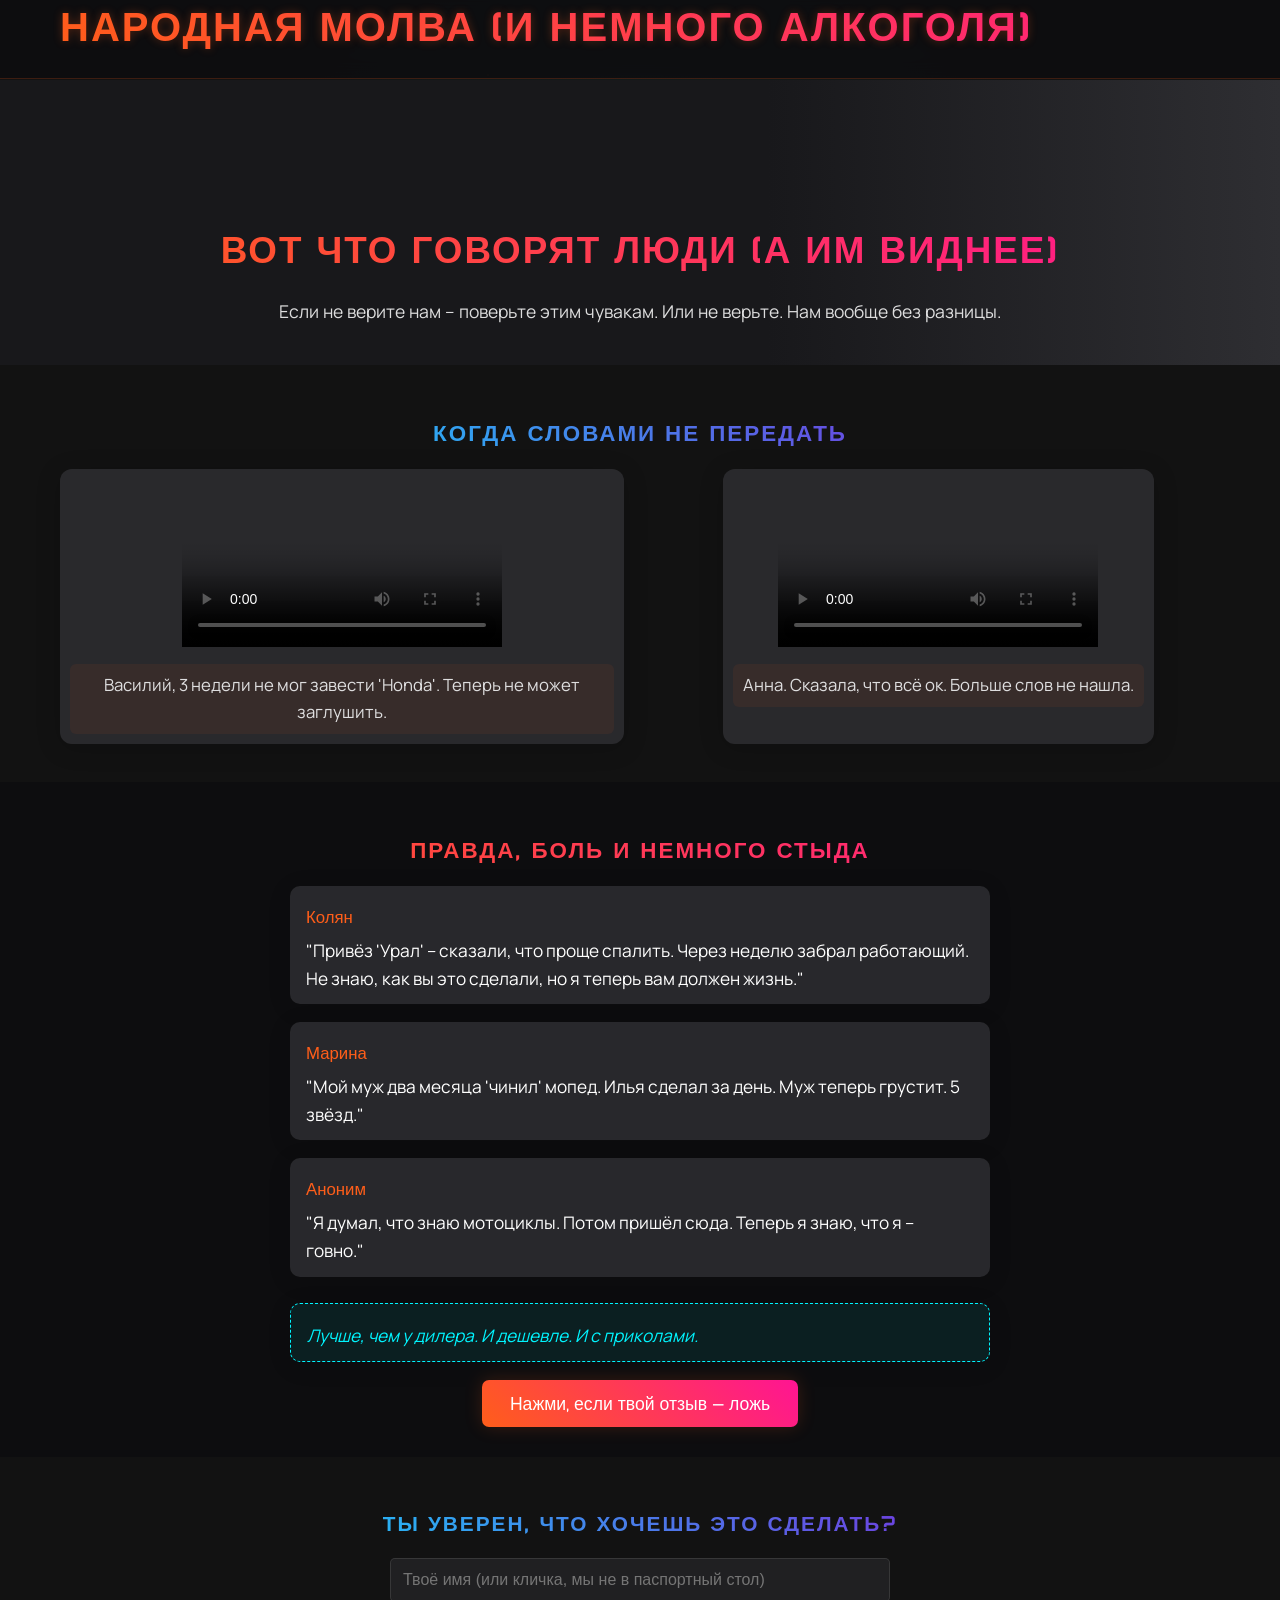
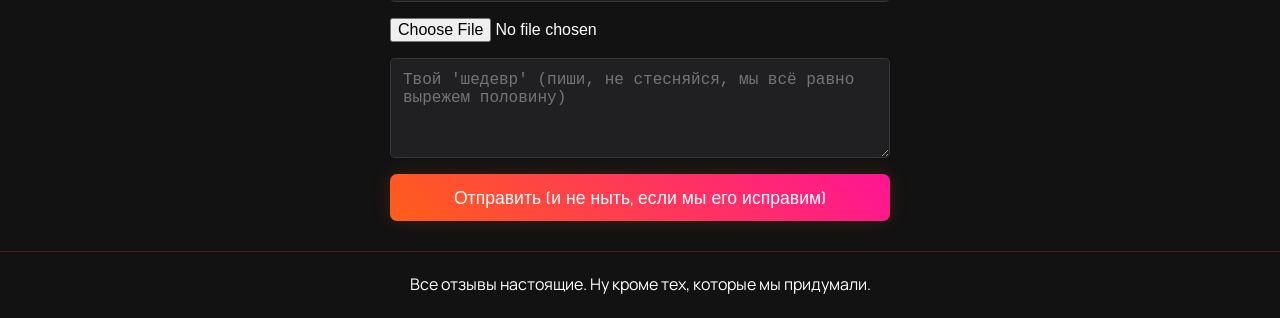
==== reviews.html @ 40fdcd0c "Add files via upload" ====
<!DOCTYPE html>
<html lang="ru">
<head>
    <meta charset="UTF-8">
    <meta name="viewport" content="width=device-width, initial-scale=1.0">
    <title>Отзывы | Народная молва</title>
    <link rel="stylesheet" href="styles.css">
    <link rel="stylesheet" href="https://cdnjs.cloudflare.com/ajax/libs/font-awesome/6.0.0/css/all.min.css">
</head>
<body>
    <header class="header">
        <div class="container">
            <nav class="main-nav">
                <a href="index.html" class="nav-link">Главная</a>
                <a href="services.html" class="nav-link">Услуги</a>
                <a href="prices.html" class="nav-link">Цены</a>
                <a href="garage.html" class="nav-link">Галерея</a>
                <a href="reviews.html" class="nav-link active">Отзывы</a>
                <a href="contact.html" class="nav-link">Контакты</a>
            </nav>
            <h1>Народная молва (и немного алкоголя)</h1>
        </div>
    </header>
    <main>
        <section class="reviews-hero">
            <div class="container">
                <h2>Вот что говорят люди (а им виднее)</h2>
                <p class="subtitle">Если не верите нам – поверьте этим чувакам. Или не верьте. Нам вообще без разницы.</p>
            </div>
        </section>
        <section class="reviews-videos">
            <div class="container">
                <h3>Когда словами не передать</h3>
                <div class="video-grid">
                    <div class="video-item">
                        <div class="video-wrapper">
                            <video src="Videos/video4.MOV" controls poster="Img/photo1.jpg" width="320"></video>
                            <button class="custom-play-btn" aria-label="Воспроизвести видео"><i class="fas fa-play"></i></button>
                        </div>
                        <div class="video-caption">Василий, 3 недели не мог завести 'Honda'. Теперь не может заглушить.</div>
                    </div>
                    <div class="video-item">
                        <div class="video-wrapper">
                            <video src="Videos/video6.MOV" controls poster="Img/photo2.jpg" width="320"></video>
                            <button class="custom-play-btn" aria-label="Воспроизвести видео"><i class="fas fa-play"></i></button>
                        </div>
                        <div class="video-caption">Анна. Сказала, что всё ок. Больше слов не нашла.</div>
                    </div>
                </div>
            </div>
        </section>
        <section class="reviews-texts">
            <div class="container">
                <h3>Правда, боль и немного стыда</h3>
                <div class="text-reviews">
                    <div class="text-review">
                        <div class="review-author">Колян</div>
                        <div class="review-text">"Привёз 'Урал' – сказали, что проще спалить. Через неделю забрал работающий. Не знаю, как вы это сделали, но я теперь вам должен жизнь."</div>
                    </div>
                    <div class="text-review">
                        <div class="review-author">Марина</div>
                        <div class="review-text">"Мой муж два месяца 'чинил' мопед. Илья сделал за день. Муж теперь грустит. 5 звёзд."</div>
                    </div>
                    <div class="text-review">
                        <div class="review-author">Аноним</div>
                        <div class="review-text">"Я думал, что знаю мотоциклы. Потом пришёл сюда. Теперь я знаю, что я – говно."</div>
                    </div>
                    <div class="text-review fake-review" id="fake-review"></div>
                </div>
                <button class="fake-btn" id="fake-btn">Нажми, если твой отзыв – ложь</button>
            </div>
        </section>
        <section class="reviews-form">
            <div class="container">
                <h3>Ты уверен, что хочешь это сделать?</h3>
                <form id="review-form" enctype="multipart/form-data">
                    <input type="text" name="name" placeholder="Твоё имя (или кличка, мы не в паспортный стол)" required>
                    <input type="file" name="photo" accept="image/*">
                    <textarea name="text" placeholder="Твой 'шедевр' (пиши, не стесняйся, мы всё равно вырежем половину)" required></textarea>
                    <button type="submit" class="submit-btn">Отправить (и не ныть, если мы его исправим)</button>
                </form>
            </div>
        </section>
        <div class="modal" id="review-modal">
            <div class="modal-content">
                <p>Ты точно не пидор?</p>
                <button id="modal-yes" class="modal-btn">Да (продолжить)</button>
                <button id="modal-no" class="modal-btn">Нет (значит, ты нам не подходишь)</button>
            </div>
        </div>
    </main>
    <footer class="footer">
        <div class="container">
            <p>Все отзывы настоящие. Ну кроме тех, которые мы придумали.</p>
        </div>
    </footer>
    <script src="script.js"></script>
</body>
</html>
---- styles.css ----
@import url('https://fonts.googleapis.com/css2?family=Orbitron:wght@400;500;700&display=swap');
@import url('https://fonts.googleapis.com/css2?family=Manrope:wght@400;500;600;700&display=swap');
@import url('https://fonts.googleapis.com/css2?family=Bebas+Neue&display=swap');

:root {
    --bg-dark: #0D0D0F;
    --bg-darker: #121212;
    --accent-orange: #FF5E1A;
    --accent-blue: #00F5FF;
    --metal-gray: #2E2E32;
    --text-white: #FFFFFF;
    --gradient-orange-pink: linear-gradient(45deg, #FF5E1A, #FF1493);
    --gradient-blue-purple: linear-gradient(45deg, #00F5FF, #9400D3);
}

* {
    margin: 0;
    padding: 0;
    box-sizing: border-box;
    cursor: none;
}

body {
    font-family: 'Manrope', sans-serif;
    line-height: 1.6;
    color: var(--text-white);
    background: var(--bg-dark);
    background-image: 
        linear-gradient(to bottom, var(--bg-darker), var(--bg-dark)),
        url('data:image/svg+xml,<svg width="20" height="20" viewBox="0 0 20 20" xmlns="http://www.w3.org/2000/svg"><rect width="1" height="1" fill="%232E2E32"/></svg>');
    background-size: cover, 20px 20px;
    position: relative;
    overflow-x: hidden;
    padding-top: 80px;
}

body::before {
    content: '';
    position: fixed;
    top: 0;
    left: 0;
    width: 100%;
    height: 100%;
    background: radial-gradient(circle at 50% 50%, rgba(0, 245, 255, 0.1) 0%, transparent 70%);
    pointer-events: none;
    z-index: -1;
}

.container {
    max-width: 1200px;
    margin: 0 auto;
    padding: 0 20px;
}

h1, h2, h3 {
    font-family: 'Orbitron', sans-serif;
    font-weight: 700;
    text-transform: uppercase;
    letter-spacing: 2px;
}

/* Header */
.header {
    background-color: rgba(13, 13, 15, 0.8);
    backdrop-filter: blur(10px);
    padding: 20px 0;
    position: fixed;
    width: 100%;
    top: -80px;
    z-index: 1000;
    border-bottom: 1px solid rgba(255, 94, 26, 0.2);
    transition: top 0.4s cubic-bezier(.4,0,.2,1), box-shadow 0.3s;
}

.header.header-visible {
    top: 0;
    box-shadow: 0 4px 24px rgba(0,0,0,0.12);
}

.header h1 {
    font-size: 2.5rem;
    background: var(--gradient-orange-pink);
    -webkit-background-clip: text;
    -webkit-text-fill-color: transparent;
    text-shadow: 0 0 10px rgba(255, 94, 26, 0.3);
}

/* Hero Section */
.hero {
    background: linear-gradient(rgba(18,18,18,0.8), rgba(18,18,18,0.8)), url('bgimg/parallax-bg.jpg');
    background-size: cover;
    background-position: center;
    background-attachment: fixed;
    padding-top: 140px;
    padding: 120px 0 60px;
    position: relative;
    overflow: hidden;
}

.hero::before {
    content: '';
    position: absolute;
    top: 0;
    left: 0;
    width: 100%;
    height: 100%;
    background: linear-gradient(45deg, rgba(13, 13, 15, 0.8), rgba(18, 18, 18, 0.8));
    z-index: 1;
}

.hero-content {
    position: relative;
    z-index: 2;
    display: flex;
    align-items: center;
    gap: 40px;
}

.hero-text {
    flex: 1;
}

.hero-text h2 {
    font-size: 3rem;
    margin-bottom: 20px;
    background: var(--gradient-orange-pink);
    -webkit-background-clip: text;
    -webkit-text-fill-color: transparent;
    text-shadow: 0 0 20px rgba(255, 94, 26, 0.3);
}

.hero-text p {
    font-size: 1.2rem;
    color: rgba(255, 255, 255, 0.8);
    margin-bottom: 15px;
}

.hero-image {
    flex: 1;
    position: relative;
}

.hero-image img {
    width: 100%;
    border-radius: 10px;
    box-shadow: 0 0 30px rgba(255, 94, 26, 0.3);
    transition: transform 0.3s ease;
}

.hero-image img:hover {
    transform: scale(1.02);
}

/* Кнопка в hero */
.contact-hero-btn {
    margin-top: 25px;
    background: var(--accent-orange);
    color: var(--text-white);
    border: none;
    padding: 14px 32px;
    border-radius: 6px;
    font-size: 1.1rem;
    font-family: 'Orbitron', sans-serif;
    text-transform: uppercase;
    letter-spacing: 2px;
    box-shadow: 0 0 20px rgba(255, 94, 26, 0.3);
    cursor: pointer;
    transition: background 0.3s, box-shadow 0.3s, transform 0.2s;
    position: relative;
    z-index: 2;
}
.contact-hero-btn:hover {
    background: var(--gradient-orange-pink);
    box-shadow: 0 0 30px rgba(255, 94, 26, 0.5);
    transform: translateY(-2px) scale(1.04);
}

/* Подпись под фото */
.hero-caption {
    margin-top: 12px;
    text-align: center;
    color: var(--accent-orange);
    font-family: 'Orbitron', sans-serif;
    font-size: 1.1rem;
    letter-spacing: 1px;
    text-shadow: 0 0 8px rgba(255,94,26,0.2);
}

/* Декоративный элемент */
.hero-decor {
    position: absolute;
    top: 10px;
    right: 10px;
    width: 32px;
    height: 32px;
    background: radial-gradient(circle, var(--accent-orange) 60%, transparent 100%);
    opacity: 0.5;
    z-index: 1;
    pointer-events: none;
    animation: heroDecorPulse 2.5s infinite alternate;
}
@keyframes heroDecorPulse {
    0% { transform: scale(1); opacity: 0.5; }
    100% { transform: scale(1.3); opacity: 0.8; }
}

/* Анимация появления hero */
.hero-content > * {
    opacity: 0;
    transform: translateY(30px);
    animation: heroFadeIn 1s forwards;
}
.hero-content > .hero-text { animation-delay: 0.2s; }
.hero-content > .hero-image { animation-delay: 0.5s; }
@keyframes heroFadeIn {
    to {
        opacity: 1;
        transform: none;
    }
}

/* Advantages Section */
.advantages {
    padding: 60px 0;
    background-color: var(--metal-gray);
    position: relative;
    background-image: none !important;
}

.advantages h2 {
    text-align: center;
    margin-bottom: 40px;
    font-size: 2.5rem;
    background: var(--gradient-blue-purple);
    -webkit-background-clip: text;
    -webkit-text-fill-color: transparent;
}

.advantages-grid {
    display: grid;
    grid-template-columns: repeat(auto-fit, minmax(250px, 1fr));
    gap: 30px;
}

.advantage-item {
    text-align: center;
    padding: 30px;
    background: rgba(46, 46, 50, 0.5);
    backdrop-filter: blur(10px);
    border-radius: 10px;
    border: 1px solid rgba(255, 255, 255, 0.1);
    transition: all 0.3s ease;
    position: relative;
    overflow: hidden;
}

.advantage-item:hover {
    transform: translateY(-5px);
    box-shadow: 0 0 20px rgba(0, 245, 255, 0.3);
    border-color: var(--accent-blue);
}

.advantage-item i {
    font-size: 2.5rem;
    background: var(--gradient-orange-pink);
    -webkit-background-clip: text;
    -webkit-text-fill-color: transparent;
    margin-bottom: 15px;
}

.advantage-item::before {
    content: '';
    position: absolute;
    top: 0;
    left: 0;
    width: 100%;
    height: 100%;
    background: radial-gradient(circle at center, rgba(255, 94, 26, 0.1) 0%, transparent 70%);
    transition: transform 0.3s ease;
    z-index: 0;
}

.advantage-item:hover::before {
    transform: scale(1.2);
}

.advantage-item > * {
    position: relative;
    z-index: 1;
}

/* Emergency Section */
.emergency {
    padding: 60px 0;
    background: linear-gradient(rgba(18, 18, 18, 0.8), rgba(18, 18, 18, 0.8)), url('bgimg/parallax-bg2.jpg');
    background-size: cover;
    background-position: center;
    background-attachment: fixed;
    text-align: center;
    position: relative;
    overflow: hidden;
}

.emergency-video {
    max-width: 600px;
    margin: 30px auto;
    border-radius: 10px;
    overflow: hidden;
    box-shadow: 0 0 30px rgba(255, 94, 26, 0.3);
    position: relative;
}

.emergency-video video {
    width: 100%;
    height: auto;
    display: block;
    border-radius: 10px;
}

.emergency-video::before {
    content: '';
    position: absolute;
    top: 0;
    left: 0;
    width: 100%;
    height: 100%;
    background: linear-gradient(45deg, rgba(13, 13, 15, 0.7), rgba(18, 18, 18, 0.7));
    z-index: 1;
    pointer-events: none;
}

.emergency-content {
    position: relative;
    z-index: 2;
}

.emergency-content h2 {
    font-size: 2.5rem;
    margin-bottom: 20px;
    background: var(--gradient-orange-pink);
    -webkit-background-clip: text;
    -webkit-text-fill-color: transparent;
}

.emergency-button {
    background: transparent;
    color: var(--text-white);
    border: 2px solid var(--accent-orange);
    padding: 15px 30px;
    font-size: 1.2rem;
    border-radius: 5px;
    cursor: pointer;
    transition: all 0.3s ease;
    position: relative;
    overflow: hidden;
    font-family: 'Orbitron', sans-serif;
    text-transform: uppercase;
    letter-spacing: 2px;
    margin-top: 20px;
}

.emergency-button:hover {
    background: var(--accent-orange);
    box-shadow: 0 0 20px rgba(255, 94, 26, 0.5);
}

/* Services Section */
.services {
    padding: 60px 0;
    background-color: var(--bg-dark);
    position: relative;
    background-image: none !important;
}

.services h2 {
    text-align: center;
    margin-bottom: 40px;
    font-size: 2.5rem;
    background: var(--gradient-blue-purple);
    -webkit-background-clip: text;
    -webkit-text-fill-color: transparent;
}

.services-grid {
    display: grid;
    grid-template-columns: repeat(auto-fit, minmax(300px, 1fr));
    gap: 30px;
}

.service-item {
    padding: 30px;
    background: rgba(46, 46, 50, 0.5);
    backdrop-filter: blur(10px);
    border-radius: 10px;
    border: 1px solid rgba(255, 255, 255, 0.1);
    transition: all 0.3s ease;
    position: relative;
    overflow: hidden;
}

.service-item:hover {
    transform: translateY(-5px);
    box-shadow: 0 0 20px rgba(0, 245, 255, 0.3);
    border-color: var(--accent-blue);
}

.service-item::before {
    content: '';
    position: absolute;
    top: 0;
    left: 0;
    width: 100%;
    height: 100%;
    background: radial-gradient(circle at center, rgba(255, 94, 26, 0.1) 0%, transparent 70%);
    transition: transform 0.3s ease;
    z-index: 0;
}

.service-item:hover::before {
    transform: scale(1.2);
}

.service-item > * {
    position: relative;
    z-index: 1;
}

/* Reviews Section */
.reviews {
    padding: 60px 0;
    background-color: var(--metal-gray);
    position: relative;
    background-image: none !important;
}

.reviews h2 {
    text-align: center;
    margin-bottom: 40px;
    font-size: 2.5rem;
    background: var(--gradient-orange-pink);
    -webkit-background-clip: text;
    -webkit-text-fill-color: transparent;
}

.reviews-grid {
    display: grid;
    grid-template-columns: repeat(auto-fit, minmax(300px, 1fr));
    gap: 30px;
}

.review-item {
    text-align: center;
    padding: 30px;
    background: rgba(46, 46, 50, 0.5);
    backdrop-filter: blur(10px);
    border-radius: 10px;
    border: 1px solid rgba(255, 255, 255, 0.1);
    transition: all 0.3s ease;
    position: relative;
    overflow: hidden;
}

.review-item:hover {
    transform: translateY(-5px);
    box-shadow: 0 0 20px rgba(255, 94, 26, 0.3);
    border-color: var(--accent-orange);
}

.review-item img {
    width: 100px;
    height: 100px;
    border-radius: 50%;
    margin-bottom: 15px;
    border: 2px solid var(--accent-orange);
    box-shadow: 0 0 10px rgba(255, 94, 26, 0.3);
}

.review-item::before {
    content: '';
    position: absolute;
    top: 0;
    left: 0;
    width: 100%;
    height: 100%;
    background: radial-gradient(circle at center, rgba(255, 94, 26, 0.1) 0%, transparent 70%);
    transition: transform 0.3s ease;
    z-index: 0;
}

.review-item:hover::before {
    transform: scale(1.2);
}

.review-item > * {
    position: relative;
    z-index: 1;
}

/* Gallery Section */
.gallery {
    padding: 60px 0;
    background-color: var(--bg-dark);
    position: relative;
    background-image: linear-gradient(rgba(18, 18, 18, 0.8), rgba(18, 18, 18, 0.8)), url('bgimg/parallax-bg1.jpg');
    background-size: cover;
    background-position: center;
    background-attachment: fixed;
}

.gallery h2 {
    text-align: center;
    margin-bottom: 40px;
    font-size: 2.5rem;
    background: var(--gradient-blue-purple);
    -webkit-background-clip: text;
    -webkit-text-fill-color: transparent;
}

.gallery-grid {
    display: grid;
    grid-template-columns: repeat(auto-fit, minmax(300px, 1fr));
    gap: 30px;
}

.gallery-item {
    position: relative;
    overflow: hidden;
}

.gallery-item img {
    width: 100%;
    border-radius: 5px;
    transition: transform 0.5s ease;
}

.gallery-item:hover img {
    transform: scale(1.1);
}

.gallery-item::after {
    content: '';
    position: absolute;
    top: 0;
    left: 0;
    width: 100%;
    height: 100%;
    background: linear-gradient(45deg, rgba(255, 94, 26, 0.2), transparent);
    transition: opacity 0.3s ease;
    opacity: 0;
}

.gallery-item:hover::after {
    opacity: 1;
}

/* Contact Form */
.contact {
    padding: 60px 0;
    background-color: var(--metal-gray);
    position: relative;
    background-image: none !important;
}

.contact h2 {
    text-align: center;
    margin-bottom: 40px;
    font-size: 2.5rem;
    background: var(--gradient-orange-pink);
    -webkit-background-clip: text;
    -webkit-text-fill-color: transparent;
}

.contact-form {
    max-width: 600px;
    margin: 0 auto;
    display: flex;
    flex-direction: column;
    gap: 20px;
}

.contact-form input,
.contact-form textarea {
    padding: 15px;
    background: rgba(46, 46, 50, 0.5);
    backdrop-filter: blur(10px);
    border: 1px solid rgba(255, 255, 255, 0.1);
    border-radius: 5px;
    color: var(--text-white);
    font-size: 1rem;
    transition: all 0.3s ease;
}

.contact-form input:focus,
.contact-form textarea:focus {
    outline: none;
    border-color: var(--accent-orange);
    box-shadow: 0 0 10px rgba(255, 94, 26, 0.3);
}

.contact-form textarea {
    height: 150px;
    resize: vertical;
}

.contact-form button {
    background: transparent;
    color: var(--text-white);
    border: 2px solid var(--accent-orange);
    padding: 15px;
    border-radius: 5px;
    cursor: pointer;
    font-size: 1.1rem;
    transition: all 0.3s ease;
    font-family: 'Orbitron', sans-serif;
    text-transform: uppercase;
    letter-spacing: 2px;
    position: relative;
    overflow: hidden;
}

.contact-form button:hover {
    background: var(--accent-orange);
    box-shadow: 0 0 20px rgba(255, 94, 26, 0.5);
}

.contact-form button::after {
    content: '';
    position: absolute;
    top: -50%;
    left: -50%;
    width: 200%;
    height: 200%;
    background: radial-gradient(circle at center, rgba(255, 94, 26, 0.2) 0%, transparent 70%);
    transform: rotate(45deg);
    transition: transform 0.3s ease;
}

.contact-form button:hover::after {
    transform: rotate(45deg) scale(1.2);
}

/* Counter Section */
.counter {
    padding: 60px 0;
    background: linear-gradient(45deg, var(--bg-dark), var(--metal-gray));
    text-align: center;
    position: relative;
    background-image: none !important;
}

.counter-content {
    display: flex;
    flex-direction: column;
    align-items: center;
    gap: 10px;
}

.counter-content i {
    font-size: 3rem;
    background: var(--gradient-orange-pink);
    -webkit-background-clip: text;
    -webkit-text-fill-color: transparent;
}

.counter-number {
    font-size: 3.5rem;
    font-weight: bold;
    font-family: 'Orbitron', sans-serif;
    background: var(--gradient-blue-purple);
    -webkit-background-clip: text;
    -webkit-text-fill-color: transparent;
    text-shadow: 0 0 20px rgba(0, 245, 255, 0.3);
}

/* Footer */
.footer {
    background-color: var(--bg-darker);
    color: var(--text-white);
    padding: 20px 0;
    text-align: center;
    border-top: 1px solid rgba(255, 94, 26, 0.2);
}

/* Responsive Design */
@media (max-width: 768px) {
    .hero-content {
        flex-direction: column;
    }
    
    .hero-text,
    .hero-image {
        flex: none;
        width: 100%;
    }
    
    .gallery-item {
        grid-template-columns: 1fr;
    }
    
    .header h1 {
        font-size: 2rem;
    }
    
    .hero-text h2 {
        font-size: 2.5rem;
    }
}

/* Кастомный курсор */
.cursor {
    width: 20px;
    height: 20px;
    background: var(--accent-orange);
    border-radius: 50%;
    position: fixed;
    pointer-events: none;
    mix-blend-mode: difference;
    z-index: 9999;
    transition: transform 0.1s ease;
}

.cursor-follower {
    width: 40px;
    height: 40px;
    background: transparent;
    border: 2px solid var(--accent-orange);
    border-radius: 50%;
    position: fixed;
    pointer-events: none;
    z-index: 9998;
    transition: transform 0.3s ease;
}

/* Параллакс эффект */
.parallax-container {
    position: relative;
    overflow: hidden;
    height: 100vh;
}

.parallax-bg {
    position: absolute;
    top: 0;
    left: 0;
    width: 100%;
    height: 100%;
    background-size: cover;
    background-position: center;
    transform: translateZ(-1px) scale(2);
    z-index: -1;
}

.parallax-content {
    position: relative;
    z-index: 1;
    transform: translateZ(0);
}

/* 3D мотоцикл контейнер */
.motorcycle-3d-container {
    position: relative;
    width: 100%;
    height: 500px;
    background: var(--bg-darker);
    border-radius: 10px;
    overflow: hidden;
    margin: 30px 0;
}

#motorcycle-3d {
    width: 100%;
    height: 100%;
}

.controls {
    position: absolute;
    bottom: 20px;
    left: 50%;
    transform: translateX(-50%);
    display: flex;
    gap: 10px;
    z-index: 10;
}

.controls button {
    background: var(--accent-orange);
    color: var(--text-white);
    border: none;
    width: 40px;
    height: 40px;
    border-radius: 50%;
    cursor: pointer;
    display: flex;
    align-items: center;
    justify-content: center;
    transition: all 0.3s ease;
}

.controls button:hover {
    transform: scale(1.1);
    box-shadow: 0 0 15px var(--accent-orange);
}

.controls button i {
    font-size: 1.2rem;
}

/* Анимация вспышки */
@keyframes flash {
    0% { opacity: 0; }
    50% { opacity: 1; }
    100% { opacity: 0; }
}

.flash-effect {
    position: absolute;
    top: 0;
    left: 0;
    width: 100%;
    height: 100%;
    background: radial-gradient(circle at center, rgba(255, 94, 26, 0.5) 0%, transparent 70%);
    animation: flash 0.5s ease;
}

/* Наши работы без фоновой картинки */
.motorcycle-showcase {
    background: var(--bg-darker);
    padding: 80px 0;
}

.showcase-grid {
    display: grid;
    grid-template-columns: repeat(auto-fit, minmax(300px, 1fr));
    gap: 30px;
    margin-top: 40px;
}

.showcase-item {
    position: relative;
    border-radius: 10px;
    overflow: hidden;
    aspect-ratio: 16/9;
    box-shadow: 0 0 20px rgba(0, 0, 0, 0.3);
    transition: transform 0.3s ease;
}

.showcase-item:hover {
    transform: translateY(-10px);
}

.showcase-item img {
    width: 100%;
    height: 100%;
    object-fit: cover;
    transition: transform 0.3s ease;
}

.showcase-item:hover img {
    transform: scale(1.1);
}

.showcase-overlay {
    position: absolute;
    bottom: 0;
    left: 0;
    right: 0;
    padding: 20px;
    background: linear-gradient(to top, rgba(0, 0, 0, 0.8), transparent);
    color: var(--text-white);
    transform: translateY(100%);
    transition: transform 0.3s ease;
}

.showcase-item:hover .showcase-overlay {
    transform: translateY(0);
}

.showcase-overlay h3 {
    font-family: 'Orbitron', sans-serif;
    font-size: 1.5rem;
    margin-bottom: 10px;
    color: var(--accent-orange);
}

.showcase-overlay p {
    font-size: 1rem;
    opacity: 0.9;
}

/* Навигационное меню */
.main-nav {
    display: flex;
    gap: 32px;
    align-items: center;
    margin-bottom: 10px;
}
.nav-link {
    color: var(--text-white);
    text-decoration: none;
    font-family: 'Orbitron', sans-serif;
    font-size: 1.1rem;
    letter-spacing: 1px;
    padding: 8px 18px;
    border-radius: 5px;
    transition: background 0.2s, color 0.2s, box-shadow 0.2s;
    position: relative;
}
.nav-link:hover, .nav-link.active {
    background: var(--gradient-orange-pink);
    color: #fff;
    box-shadow: 0 0 10px rgba(255,94,26,0.3);
}
@media (max-width: 700px) {
    .main-nav {
        gap: 12px;
        flex-wrap: wrap;
        font-size: 0.95rem;
    }
    .nav-link {
        padding: 6px 10px;
        font-size: 1rem;
    }
}

/* --- Стили для страницы услуг --- */
.services-hero {
    padding-top: 140px;
    padding: 120px 0 40px;
    background: linear-gradient(90deg, #18181b 60%, #2e2e32 100%);
    text-align: center;
}
.services-hero h2 {
    font-size: 2.7rem;
    background: var(--gradient-orange-pink);
    -webkit-background-clip: text;
    -webkit-text-fill-color: transparent;
    margin-bottom: 18px;
    letter-spacing: 2px;
    animation: fadeInDown 1s;
}
.services-hero .subtitle {
    color: #fff;
    font-size: 1.2rem;
    opacity: 0.85;
    margin-bottom: 0;
    animation: fadeInDown 1.2s;
}

.services-list {
    background: var(--bg-darker);
    padding: 60px 0 80px;
}
.services-list .container {
    display: grid;
    grid-template-columns: repeat(auto-fit, minmax(320px, 1fr));
    gap: 36px;
}
.service-block {
    background: rgba(46,46,50,0.85);
    border-radius: 16px;
    box-shadow: 0 4px 32px rgba(0,0,0,0.18);
    padding: 36px 28px 32px 28px;
    display: flex;
    flex-direction: column;
    align-items: flex-start;
    position: relative;
    overflow: hidden;
    border: 1.5px solid rgba(255,255,255,0.07);
    transition: transform 0.3s, box-shadow 0.3s, border 0.3s;
    opacity: 0;
    transform: translateY(40px);
    animation: serviceFadeIn 0.9s forwards;
}
.service-block:nth-child(1) { animation-delay: 0.1s; }
.service-block:nth-child(2) { animation-delay: 0.2s; }
.service-block:nth-child(3) { animation-delay: 0.3s; }
.service-block:nth-child(4) { animation-delay: 0.4s; }
.service-block:nth-child(5) { animation-delay: 0.5s; }
.service-block:nth-child(6) { animation-delay: 0.6s; }
.service-block:hover {
    transform: translateY(-8px) scale(1.025);
    box-shadow: 0 8px 40px 0 rgba(255,94,26,0.18), 0 2px 8px 0 rgba(0,0,0,0.12);
    border: 1.5px solid var(--accent-orange);
}
.service-icon {
    font-size: 2.7rem;
    margin-bottom: 18px;
    color: var(--accent-orange);
    background: var(--gradient-orange-pink);
    -webkit-background-clip: text;
    -webkit-text-fill-color: transparent;
    filter: drop-shadow(0 0 8px rgba(255,94,26,0.18));
    transition: transform 0.3s, filter 0.3s;
    animation: iconPop 0.7s;
}
.service-block:hover .service-icon {
    transform: scale(1.18) rotate(-6deg);
    filter: drop-shadow(0 0 18px rgba(255,94,26,0.35));
}
.service-block h3 {
    font-size: 1.5rem;
    margin-bottom: 10px;
    color: var(--accent-orange);
    font-family: 'Orbitron', sans-serif;
    letter-spacing: 1px;
}
.service-subtitle {
    font-size: 1.1rem;
    color: #fff;
    opacity: 0.85;
    margin-bottom: 16px;
}
.service-block ul {
    margin-bottom: 18px;
    padding-left: 0;
    list-style: none;
}
.service-block ul li {
    font-size: 1.05rem;
    margin-bottom: 7px;
    color: #fff;
    opacity: 0.93;
    display: flex;
    align-items: center;
    gap: 7px;
    transition: color 0.2s;
}
.service-block ul li::before {
    content: '';
    display: inline-block;
    width: 8px;
    height: 8px;
    border-radius: 50%;
    background: var(--accent-orange);
    margin-right: 10px;
    opacity: 0.7;
}
.service-block ul li span {
    font-size: 1.1em;
}
.service-feature {
    margin-top: 10px;
    font-size: 1.05rem;
    color: var(--accent-orange);
    font-style: italic;
    background: rgba(255,94,26,0.08);
    border-radius: 6px;
    padding: 8px 14px;
    box-shadow: 0 0 10px rgba(255,94,26,0.08);
    transition: background 0.3s, color 0.3s;
    cursor: pointer;
    animation: featurePop 0.8s;
}
.service-feature:hover {
    background: var(--gradient-orange-pink);
    color: #fff;
    box-shadow: 0 0 18px rgba(255,94,26,0.18);
}

@keyframes fadeInDown {
    from { opacity: 0; transform: translateY(-30px); }
    to { opacity: 1; transform: none; }
}
@keyframes serviceFadeIn {
    to { opacity: 1; transform: none; }
}
@keyframes iconPop {
    0% { transform: scale(0.7); opacity: 0; }
    80% { transform: scale(1.2); opacity: 1; }
    100% { transform: scale(1); }
}
@keyframes featurePop {
    0% { transform: scale(0.7); opacity: 0; }
    80% { transform: scale(1.1); opacity: 1; }
    100% { transform: scale(1); }
}

/* Призыв к действию */
.services-cta {
    background: linear-gradient(90deg, #18181b 60%, #2e2e32 100%);
    padding: 60px 0 40px;
    text-align: center;
}
.services-cta h2 {
    font-size: 2.2rem;
    background: var(--gradient-orange-pink);
    -webkit-background-clip: text;
    -webkit-text-fill-color: transparent;
    margin-bottom: 24px;
    letter-spacing: 1px;
    animation: fadeInDown 1s;
}
.cta-buttons {
    display: flex;
    justify-content: center;
    gap: 24px;
    margin-bottom: 18px;
    flex-wrap: wrap;
}
.cta-btn {
    display: flex;
    align-items: center;
    gap: 10px;
    background: var(--accent-orange);
    color: #fff;
    font-family: 'Orbitron', sans-serif;
    font-size: 1.1rem;
    padding: 14px 28px;
    border-radius: 7px;
    text-decoration: none;
    box-shadow: 0 0 18px rgba(255,94,26,0.18);
    transition: background 0.3s, box-shadow 0.3s, transform 0.2s;
    margin-bottom: 8px;
    position: relative;
    z-index: 2;
}
.cta-btn.telegram {
    background: linear-gradient(90deg, #00F5FF 0%, #FF5E1A 100%);
}
.cta-btn.phone {
    background: linear-gradient(90deg, #FF5E1A 0%, #9400D3 100%);
}
.cta-btn:hover {
    background: var(--gradient-orange-pink);
    box-shadow: 0 0 30px rgba(255,94,26,0.25);
    transform: translateY(-2px) scale(1.04);
}
.cta-btn i {
    font-size: 1.3em;
}
.cta-note {
    color: #fff;
    opacity: 0.8;
    font-size: 1.05rem;
    margin-top: 10px;
}

/* Адаптивность */
@media (max-width: 900px) {
    .services-list .container {
        grid-template-columns: 1fr;
        gap: 24px;
    }
    .service-block {
        padding: 28px 12px 24px 12px;
    }
    .services-hero {
        padding-top: 90px;
    }
}
@media (max-width: 600px) {
    .services-hero h2 {
        font-size: 1.5rem;
    }
    .services-cta h2 {
        font-size: 1.2rem;
    }
    .cta-btn {
        font-size: 1rem;
        padding: 10px 12px;
    }
}

/* --- Стили для страницы цен и калькулятора --- */
.prices-hero {
    padding: 140px 0 40px;
    background: linear-gradient(90deg, #18181b 60%, #2e2e32 100%);
    text-align: center;
}
.prices-hero h2 {
    font-size: 2.5rem;
    background: var(--gradient-orange-pink);
    -webkit-background-clip: text;
    -webkit-text-fill-color: transparent;
    margin-bottom: 18px;
    letter-spacing: 2px;
    animation: fadeInDown 1s;
}
.prices-hero .subtitle {
    color: #fff;
    font-size: 1.15rem;
    opacity: 0.85;
    margin-bottom: 0;
    animation: fadeInDown 1.2s;
}

.prices-table-section {
    background: var(--bg-darker);
    padding: 50px 0 30px;
}
.prices-table-section h3 {
    text-align: center;
    font-size: 1.5rem;
    margin-bottom: 18px;
    background: var(--gradient-blue-purple);
    -webkit-background-clip: text;
    -webkit-text-fill-color: transparent;
}
.prices-table {
    width: 100%;
    border-collapse: collapse;
    background: rgba(46,46,50,0.85);
    border-radius: 12px;
    overflow: hidden;
    margin-bottom: 18px;
    box-shadow: 0 4px 32px rgba(0,0,0,0.10);
    font-size: 1.08rem;
}
.prices-table th, .prices-table td {
    padding: 16px 12px;
    text-align: left;
}
.prices-table th {
    background: var(--gradient-orange-pink);
    color: #fff;
    font-family: 'Orbitron', sans-serif;
    font-size: 1.1rem;
    letter-spacing: 1px;
}
.prices-table tr:nth-child(even) td {
    background: rgba(255,255,255,0.03);
}
.prices-table tr:hover td {
    background: rgba(255,94,26,0.08);
    transition: background 0.2s;
}
.prices-feature {
    color: var(--accent-orange);
    font-style: italic;
    text-align: right;
    margin-top: 8px;
    font-size: 1.05rem;
    opacity: 0.85;
}

.prices-calc-section {
    background: var(--bg-dark);
    padding: 50px 0 30px;
}
.prices-calc-section h3 {
    text-align: center;
    font-size: 1.5rem;
    margin-bottom: 18px;
    background: var(--gradient-orange-pink);
    -webkit-background-clip: text;
    -webkit-text-fill-color: transparent;
}
.calc-steps {
    max-width: 600px;
    margin: 0 auto;
    background: rgba(46,46,50,0.85);
    border-radius: 14px;
    box-shadow: 0 4px 32px rgba(0,0,0,0.10);
    padding: 32px 18px 24px 18px;
    display: flex;
    flex-direction: column;
    gap: 22px;
}
.calc-step-title {
    font-family: 'Orbitron', sans-serif;
    color: var(--accent-orange);
    font-size: 1.08rem;
    margin-bottom: 8px;
    display: block;
}
.calc-options {
    display: flex;
    gap: 16px;
    flex-wrap: wrap;
    margin-bottom: 6px;
}
.calc-btn {
    background: var(--gradient-orange-pink);
    color: #fff;
    border: none;
    border-radius: 7px;
    padding: 12px 18px;
    font-size: 1.05rem;
    font-family: 'Orbitron', sans-serif;
    cursor: pointer;
    transition: background 0.2s, box-shadow 0.2s, transform 0.15s;
    box-shadow: 0 0 10px rgba(255,94,26,0.10);
    margin-bottom: 6px;
    position: relative;
    z-index: 2;
    outline: none;
}
.calc-btn span {
    font-size: 0.95em;
    opacity: 0.8;
    margin-left: 4px;
}
.calc-btn.selected, .calc-btn:active {
    background: var(--gradient-blue-purple);
    color: #fff;
    box-shadow: 0 0 18px rgba(0,245,255,0.18);
    transform: scale(1.07);
}
.calc-btn:hover {
    background: var(--accent-orange);
    color: #fff;
    box-shadow: 0 0 18px rgba(255,94,26,0.18);
    transform: scale(1.04);
}
.calc-result {
    margin-top: 10px;
    font-size: 1.15rem;
    color: var(--accent-orange);
    font-family: 'Orbitron', sans-serif;
    background: rgba(255,94,26,0.08);
    border-radius: 6px;
    padding: 12px 16px;
    min-height: 36px;
    box-shadow: 0 0 10px rgba(255,94,26,0.08);
    text-align: center;
    transition: background 0.3s, color 0.3s;
}

.prices-actions-section {
    background: var(--bg-darker);
    padding: 50px 0 30px;
}
.prices-actions-section h3 {
    text-align: center;
    font-size: 1.5rem;
    margin-bottom: 18px;
    background: var(--gradient-blue-purple);
    -webkit-background-clip: text;
    -webkit-text-fill-color: transparent;
}
.actions-list {
    list-style: none;
    padding: 0;
    margin: 0 0 12px 0;
    display: flex;
    flex-direction: column;
    gap: 10px;
    align-items: center;
}
.actions-list li {
    font-size: 1.08rem;
    color: #fff;
    background: rgba(255,94,26,0.08);
    border-radius: 6px;
    padding: 10px 18px;
    box-shadow: 0 0 10px rgba(255,94,26,0.08);
    transition: background 0.3s, color 0.3s;
    font-family: 'Manrope', sans-serif;
}
.actions-list li span {
    opacity: 0.7;
    margin-left: 6px;
    font-size: 0.97em;
}
.actions-list li:hover {
    background: var(--gradient-orange-pink);
    color: #fff;
}
.actions-feature {
    color: var(--accent-orange);
    font-style: italic;
    text-align: right;
    margin-top: 8px;
    font-size: 1.05rem;
    opacity: 0.85;
}

.prices-parts-section {
    background: var(--bg-dark);
    padding: 50px 0 30px;
}
.prices-parts-section h3 {
    text-align: center;
    font-size: 1.5rem;
    margin-bottom: 18px;
    background: var(--gradient-orange-pink);
    -webkit-background-clip: text;
    -webkit-text-fill-color: transparent;
}
.parts-list {
    list-style: none;
    padding: 0;
    margin: 0 0 12px 0;
    display: flex;
    flex-direction: column;
    gap: 10px;
    align-items: center;
}
.parts-list li {
    font-size: 1.08rem;
    color: #fff;
    background: rgba(0,245,255,0.08);
    border-radius: 6px;
    padding: 10px 18px;
    box-shadow: 0 0 10px rgba(0,245,255,0.08);
    transition: background 0.3s, color 0.3s;
    font-family: 'Manrope', sans-serif;
}
.parts-list li span {
    opacity: 0.7;
    margin-left: 6px;
    font-size: 0.97em;
}
.parts-list li:hover {
    background: var(--gradient-blue-purple);
    color: #fff;
}
.parts-feature {
    color: var(--accent-blue);
    font-style: italic;
    text-align: right;
    margin-top: 8px;
    font-size: 1.05rem;
    opacity: 0.85;
}

.prices-video-section {
    background: var(--bg-darker);
    padding: 50px 0 30px;
    text-align: center;
}
.prices-video-section h3 {
    font-size: 1.5rem;
    background: var(--gradient-orange-pink);
    -webkit-background-clip: text;
    -webkit-text-fill-color: transparent;
    margin-bottom: 18px;
}
.video-block {
    display: flex;
    justify-content: center;
    margin-bottom: 12px;
}
.video-caption {
    color: #fff;
    opacity: 0.85;
    font-size: 1.05rem;
    margin-top: 8px;
    text-align: center;
}

.prices-cta-section {
    background: linear-gradient(90deg, #18181b 60%, #2e2e32 100%);
    padding: 60px 0 40px;
    text-align: center;
}
.prices-cta-section h2 {
    font-size: 2.2rem;
    background: var(--gradient-orange-pink);
    -webkit-background-clip: text;
    -webkit-text-fill-color: transparent;
    margin-bottom: 24px;
    letter-spacing: 1px;
    animation: fadeInDown 1s;
}

/* Адаптивность */
@media (max-width: 900px) {
    .prices-table th, .prices-table td {
        padding: 10px 6px;
    }
    .calc-steps {
        padding: 18px 4px 12px 4px;
    }
}
@media (max-width: 600px) {
    .prices-hero h2 {
        font-size: 1.2rem;
    }
    .prices-cta-section h2 {
        font-size: 1.1rem;
    }
    .calc-btn {
        font-size: 0.95rem;
        padding: 8px 8px;
    }
}

/* Parallax background for services-list */
.services-list.parallax-container {
    position: relative;
    overflow: hidden;
}
.services-list .parallax-bg {
    position: absolute;
    top: 0;
    left: 0;
    width: 100%;
    height: 100%;
    background-size: cover;
    background-position: center;
    z-index: 0;
    opacity: 0.35;
    pointer-events: none;
    transition: opacity 0.3s;
}
.services-list .parallax-content {
    position: relative;
    z-index: 1;
}

/* --- Стили для страницы гаража --- */
.garage-hero {
    padding: 140px 0 40px;
    background: linear-gradient(90deg, #18181b 60%, #2e2e32 100%);
    text-align: center;
}
.garage-hero h2 {
    font-size: 2.3rem;
    background: var(--gradient-orange-pink);
    -webkit-background-clip: text;
    -webkit-text-fill-color: transparent;
    margin-bottom: 18px;
    letter-spacing: 2px;
    animation: fadeInDown 1s;
}
.garage-hero .subtitle {
    color: #fff;
    font-size: 1.1rem;
    opacity: 0.85;
    margin-bottom: 0;
    animation: fadeInDown 1.2s;
}

.garage-photos {
    background: var(--bg-darker);
    padding: 50px 0 30px;
}
.garage-photos h3 {
    text-align: center;
    font-size: 1.4rem;
    margin-bottom: 18px;
    background: var(--gradient-blue-purple);
    -webkit-background-clip: text;
    -webkit-text-fill-color: transparent;
}
.photo-grid {
    display: grid;
    grid-template-columns: repeat(auto-fit, minmax(260px, 1fr));
    gap: 32px;
    justify-items: center;
}
.photo-item {
    position: relative;
    border-radius: 12px;
    overflow: hidden;
    box-shadow: 0 4px 24px rgba(0,0,0,0.18);
    background: rgba(46,46,50,0.85);
    transition: transform 0.3s, box-shadow 0.3s;
    cursor: pointer;
    animation: serviceFadeIn 0.9s forwards;
}
.photo-item:hover {
    transform: translateY(-8px) scale(1.03);
    box-shadow: 0 8px 40px 0 rgba(255,94,26,0.18), 0 2px 8px 0 rgba(0,0,0,0.12);
}
.photo-item img {
    width: 100%;
    display: block;
    border-radius: 12px 12px 0 0;
    object-fit: cover;
    aspect-ratio: 4/3;
    transition: filter 0.3s;
}
.photo-caption {
    padding: 14px 12px 10px 12px;
    color: #fff;
    font-size: 1.05rem;
    background: rgba(255,94,26,0.08);
    border-radius: 0 0 12px 12px;
    text-align: center;
    min-height: 48px;
}
/* Всплывающая подсказка */
.photo-item::after {
    content: attr(data-tooltip);
    position: absolute;
    left: 50%;
    bottom: 100%;
    transform: translateX(-50%) translateY(-10px);
    background: var(--gradient-orange-pink);
    color: #fff;
    padding: 8px 18px;
    border-radius: 8px;
    font-size: 1rem;
    white-space: pre-line;
    opacity: 0;
    pointer-events: none;
    transition: opacity 0.25s, transform 0.25s;
    z-index: 10;
    box-shadow: 0 4px 16px rgba(255,94,26,0.18);
    font-family: 'Manrope', sans-serif;
}
.photo-item:hover::after {
    opacity: 1;
    transform: translateX(-50%) translateY(-18px) scale(1.04);
}

.garage-videos {
    background: var(--bg-dark);
    padding: 50px 0 30px;
}
.garage-videos h3 {
    text-align: center;
    font-size: 1.4rem;
    margin-bottom: 18px;
    background: var(--gradient-orange-pink);
    -webkit-background-clip: text;
    -webkit-text-fill-color: transparent;
}
.video-grid {
    display: grid;
    grid-template-columns: repeat(auto-fit, minmax(320px, 1fr));
    gap: 32px;
    justify-items: center;
}
.video-item {
    background: rgba(46,46,50,0.85);
    border-radius: 12px;
    box-shadow: 0 4px 24px rgba(0,0,0,0.18);
    padding: 18px 10px 10px 10px;
    display: flex;
    flex-direction: column;
    align-items: center;
    margin-bottom: 8px;
    animation: serviceFadeIn 0.9s forwards;
}
.video-caption {
    color: #fff;
    font-size: 1.05rem;
    margin-top: 10px;
    text-align: center;
    background: rgba(255,94,26,0.08);
    border-radius: 6px;
    padding: 8px 10px;
    min-height: 36px;
}
.more-video-btn {
    margin: 24px auto 0 auto;
    display: block;
    background: var(--gradient-orange-pink);
    color: #fff;
    border: none;
    border-radius: 7px;
    padding: 14px 28px;
    font-size: 1.1rem;
    font-family: 'Orbitron', sans-serif;
    cursor: pointer;
    box-shadow: 0 0 18px rgba(255,94,26,0.18);
    transition: background 0.3s, box-shadow 0.3s, transform 0.2s;
    position: relative;
    z-index: 2;
}
.more-video-btn:hover {
    background: var(--gradient-blue-purple);
    color: #fff;
    box-shadow: 0 0 30px rgba(0,245,255,0.18);
    transform: translateY(-2px) scale(1.04);
}

.garage-final {
    background: var(--bg-darker);
    padding: 40px 0 30px;
    text-align: center;
}
.final-text {
    color: #fff;
    opacity: 0.8;
    font-size: 1.15rem;
    font-style: italic;
    background: rgba(255,94,26,0.08);
    border-radius: 8px;
    padding: 18px 12px;
    display: inline-block;
    margin: 0 auto;
}

@media (max-width: 900px) {
    .photo-grid, .video-grid {
        grid-template-columns: 1fr;
        gap: 18px;
    }
    .garage-hero {
        padding-top: 100px;
    }
}

/* Кастомная кнопка play для видео */
.video-wrapper {
    position: relative;
    display: inline-block;
}
.custom-play-btn {
    position: absolute;
    left: 50%;
    top: 50%;
    transform: translate(-50%, -50%);
    background: var(--gradient-orange-pink);
    color: #fff;
    border: none;
    border-radius: 50%;
    width: 64px;
    height: 64px;
    font-size: 2.2rem;
    display: flex;
    align-items: center;
    justify-content: center;
    box-shadow: 0 0 24px rgba(255,94,26,0.18);
    cursor: pointer;
    opacity: 0.92;
    z-index: 5;
    transition: background 0.2s, transform 0.2s, opacity 0.2s;
    outline: none;
    animation: iconPop 0.7s;
}
.custom-play-btn:hover {
    background: var(--gradient-blue-purple);
    color: #fff;
    transform: translate(-50%, -50%) scale(1.08);
    opacity: 1;
}
.custom-play-btn:active {
    transform: translate(-50%, -50%) scale(0.96);
}
.video-wrapper video[controls] + .custom-play-btn {
    display: none;
}

/* --- Стили для страницы отзывов --- */
.reviews-hero {
    padding: 140px 0 40px;
    background: linear-gradient(90deg, #18181b 60%, #2e2e32 100%);
    text-align: center;
}
.reviews-hero h2 {
    font-size: 2.3rem;
    background: var(--gradient-orange-pink);
    -webkit-background-clip: text;
    -webkit-text-fill-color: transparent;
    margin-bottom: 18px;
    letter-spacing: 2px;
    animation: fadeInDown 1s;
}
.reviews-hero .subtitle {
    color: #fff;
    font-size: 1.1rem;
    opacity: 0.85;
    margin-bottom: 0;
    animation: fadeInDown 1.2s;
}

.reviews-videos {
    background: var(--bg-darker);
    padding: 50px 0 30px;
}
.reviews-videos h3 {
    text-align: center;
    font-size: 1.4rem;
    margin-bottom: 18px;
    background: var(--gradient-blue-purple);
    -webkit-background-clip: text;
    -webkit-text-fill-color: transparent;
}

.reviews-texts {
    background: var(--bg-dark);
    padding: 50px 0 30px;
}
.reviews-texts h3 {
    text-align: center;
    font-size: 1.4rem;
    margin-bottom: 18px;
    background: var(--gradient-orange-pink);
    -webkit-background-clip: text;
    -webkit-text-fill-color: transparent;
}
.text-reviews {
    display: flex;
    flex-direction: column;
    gap: 18px;
    max-width: 700px;
    margin: 0 auto 18px auto;
}
.text-review {
    background: rgba(46,46,50,0.85);
    border-radius: 10px;
    box-shadow: 0 4px 24px rgba(0,0,0,0.10);
    padding: 18px 16px 12px 16px;
    color: #fff;
    font-size: 1.08rem;
    position: relative;
    animation: serviceFadeIn 0.9s forwards;
}
.review-author {
    color: var(--accent-orange);
    font-family: 'Orbitron', sans-serif;
    font-size: 1.05rem;
    margin-bottom: 6px;
}
.fake-review {
    color: var(--accent-blue);
    font-style: italic;
    background: rgba(0,245,255,0.08);
    border: 1.5px dashed var(--accent-blue);
    margin-top: 8px;
    animation: featurePop 0.8s;
}
.fake-btn {
    display: block;
    margin: 0 auto 0 auto;
    background: var(--gradient-orange-pink);
    color: #fff;
    border: none;
    border-radius: 7px;
    padding: 12px 28px;
    font-size: 1.1rem;
    font-family: 'Orbitron', sans-serif;
    cursor: pointer;
    box-shadow: 0 0 18px rgba(255,94,26,0.18);
    transition: background 0.3s, box-shadow 0.3s, transform 0.2s;
    position: relative;
    z-index: 2;
    animation: blink 1.2s infinite alternate;
}
@keyframes blink {
    0% { box-shadow: 0 0 18px rgba(255,94,26,0.18); opacity: 1; }
    100% { box-shadow: 0 0 30px rgba(255,94,26,0.35); opacity: 0.7; }
}
.fake-btn:hover {
    background: var(--gradient-blue-purple);
    color: #fff;
    transform: scale(1.04);
}

.reviews-form {
    background: var(--bg-darker);
    padding: 50px 0 30px;
}
.reviews-form h3 {
    text-align: center;
    font-size: 1.3rem;
    margin-bottom: 18px;
    background: var(--gradient-blue-purple);
    -webkit-background-clip: text;
    -webkit-text-fill-color: transparent;
}
#review-form {
    max-width: 500px;
    margin: 0 auto;
    display: flex;
    flex-direction: column;
    gap: 16px;
}
#review-form input[type="text"],
#review-form textarea {
    padding: 12px;
    background: rgba(46, 46, 50, 0.5);
    border: 1px solid rgba(255, 255, 255, 0.1);
    border-radius: 5px;
    color: var(--text-white);
    font-size: 1rem;
    transition: all 0.3s ease;
}
#review-form input[type="file"] {
    color: #fff;
    font-size: 1rem;
}
#review-form textarea {
    height: 100px;
    resize: vertical;
}
.submit-btn {
    background: var(--gradient-orange-pink);
    color: #fff;
    border: none;
    border-radius: 7px;
    padding: 12px 28px;
    font-size: 1.1rem;
    font-family: 'Orbitron', sans-serif;
    cursor: pointer;
    box-shadow: 0 0 18px rgba(255,94,26,0.18);
    transition: background 0.3s, box-shadow 0.3s, transform 0.2s;
    position: relative;
    z-index: 2;
}
.submit-btn:hover {
    background: var(--gradient-blue-purple);
    color: #fff;
    transform: scale(1.04);
}

/* Модальное окно */
.modal {
    display: none;
    position: fixed;
    top: 0; left: 0; right: 0; bottom: 0;
    background: rgba(0,0,0,0.6);
    z-index: 9999;
    align-items: center;
    justify-content: center;
}
.modal.active {
    display: flex;
}
.modal-content {
    background: #222;
    color: #fff;
    border-radius: 12px;
    padding: 32px 24px;
    text-align: center;
    box-shadow: 0 8px 40px 0 rgba(255,94,26,0.18), 0 2px 8px 0 rgba(0,0,0,0.12);
    min-width: 280px;
}
.modal-btn {
    margin: 16px 10px 0 10px;
    background: var(--gradient-orange-pink);
    color: #fff;
    border: none;
    border-radius: 7px;
    padding: 10px 18px;
    font-size: 1rem;
    font-family: 'Orbitron', sans-serif;
    cursor: pointer;
    box-shadow: 0 0 18px rgba(255,94,26,0.18);
    transition: background 0.3s, box-shadow 0.3s, transform 0.2s;
}
.modal-btn:hover {
    background: var(--gradient-blue-purple);
    color: #fff;
    transform: scale(1.04);
}

@media (max-width: 900px) {
    .reviews-hero {
        padding-top: 100px;
    }
    .text-reviews {
        gap: 10px;
    }
}

/* --- Стили для страницы контактов --- */
.contact-hero {
    padding: 140px 0 40px;
    background: linear-gradient(90deg, #18181b 60%, #2e2e32 100%);
    text-align: center;
}
.contact-hero h1 {
    font-size: 2.3rem;
    background: var(--gradient-orange-pink);
    -webkit-background-clip: text;
    -webkit-text-fill-color: transparent;
    margin-bottom: 18px;
    letter-spacing: 2px;
    animation: fadeInDown 1s;
}
.contact-hero .subtitle {
    color: #fff;
    font-size: 1.1rem;
    opacity: 0.85;
    margin-bottom: 0;
    animation: fadeInDown 1.2s;
}

.contact-flex {
    display: flex;
    gap: 48px;
    align-items: flex-start;
    justify-content: space-between;
    flex-wrap: wrap;
    margin-top: 40px;
}
.contact-address, .contact-ways {
    flex: 1 1 340px;
    min-width: 320px;
}
.contact-address h2, .contact-ways h2 {
    font-size: 1.4rem;
    margin-bottom: 18px;
    background: var(--gradient-blue-purple);
    -webkit-background-clip: text;
    -webkit-text-fill-color: transparent;
}
.address-text {
    font-size: 1.08rem;
    margin-bottom: 16px;
    color: #fff;
    background: rgba(255,94,26,0.08);
    border-radius: 8px;
    padding: 10px 14px;
    position: relative;
    cursor: pointer;
    transition: background 0.2s;
}
.address-text[data-tooltip]:after {
    content: attr(title);
    position: absolute;
    left: 50%;
    bottom: 110%;
    transform: translateX(-50%);
    background: var(--gradient-orange-pink);
    color: #fff;
    padding: 10px 18px;
    border-radius: 8px;
    font-size: 1rem;
    white-space: pre-line;
    opacity: 1;
    pointer-events: none;
    z-index: 10;
    box-shadow: 0 4px 16px rgba(255,94,26,0.18);
    font-family: 'Manrope', sans-serif;
}
.map-block {
    margin: 18px 0 18px 0;
    border-radius: 12px;
    overflow: hidden;
    box-shadow: 0 4px 24px rgba(0,0,0,0.18);
}
.garage-photo {
    margin-top: 18px;
    text-align: center;
}
.garage-photo img {
    width: 100%;
    max-width: 340px;
    border-radius: 12px;
    box-shadow: 0 4px 24px rgba(255,94,26,0.18);
}
.garage-caption {
    margin-top: 8px;
    color: #fff;
    font-size: 1.05rem;
    background: rgba(255,94,26,0.08);
    border-radius: 8px;
    padding: 8px 10px;
    display: inline-block;
}
.contact-methods {
    display: flex;
    flex-direction: column;
    gap: 22px;
    margin-bottom: 18px;
}
.contact-method {
    background: rgba(46,46,50,0.85);
    border-radius: 10px;
    box-shadow: 0 4px 24px rgba(0,0,0,0.10);
    padding: 18px 16px 12px 16px;
    color: #fff;
    font-size: 1.08rem;
    position: relative;
    display: flex;
    flex-direction: column;
    align-items: flex-start;
    gap: 6px;
}
.contact-method i {
    font-size: 1.5rem;
    margin-right: 10px;
    background: var(--gradient-orange-pink);
    -webkit-background-clip: text;
    -webkit-text-fill-color: transparent;
}
.method-title {
    font-family: 'Orbitron', sans-serif;
    font-size: 1.1rem;
    color: var(--accent-orange);
    margin-bottom: 2px;
}
.contact-link {
    color: var(--accent-blue);
    font-size: 1.1rem;
    text-decoration: underline;
    transition: color 0.2s;
}
.contact-link:hover {
    color: var(--accent-orange);
}
.method-desc {
    font-size: 0.98rem;
    color: #fff;
    opacity: 0.8;
    margin-top: 2px;
}
.qr-block {
    margin-top: 24px;
    text-align: center;
}
.qr-block img {
    width: 120px;
    height: 120px;
    border-radius: 16px;
    box-shadow: 0 4px 24px rgba(0,245,255,0.18);
}
.qr-caption {
    margin-top: 8px;
    color: #fff;
    font-size: 1.05rem;
    background: rgba(0,245,255,0.08);
    border-radius: 8px;
    padding: 8px 10px;
    display: inline-block;
}
.schedule-table {
    width: 100%;
    border-collapse: collapse;
    background: rgba(46,46,50,0.85);
    border-radius: 12px;
    overflow: hidden;
    margin-bottom: 18px;
    box-shadow: 0 4px 32px rgba(0,0,0,0.10);
    font-size: 1.08rem;
}
.schedule-table th, .schedule-table td {
    padding: 16px 12px;
    text-align: left;
}
.schedule-table th {
    background: var(--gradient-orange-pink);
    color: #fff;
    font-family: 'Orbitron', sans-serif;
    font-size: 1.1rem;
    letter-spacing: 1px;
}
.schedule-table tr:nth-child(even) td {
    background: rgba(255,255,255,0.03);
}
.schedule-table tr:hover td {
    background: rgba(255,94,26,0.08);
    transition: background 0.2s;
}
.schedule-caption {
    color: var(--accent-orange);
    font-style: italic;
    text-align: right;
    margin-top: 8px;
    font-size: 1.05rem;
    opacity: 0.85;
}
.contact-form-section {
    background: var(--bg-darker);
    padding: 50px 0 30px;
}
.contact-form-section h2 {
    text-align: center;
    font-size: 2rem;
    background: var(--gradient-orange-pink);
    -webkit-background-clip: text;
    -webkit-text-fill-color: transparent;
    margin-bottom: 24px;
}
.form-step {
    margin-bottom: 18px;
}
.form-step label {
    display: block;
    margin-bottom: 8px;
    color: var(--accent-orange);
    font-family: 'Orbitron', sans-serif;
    font-size: 1.08rem;
}
.form-step select, .form-step input[type="date"], .form-step input[type="text"], .form-step input[type="tel"] {
    width: 100%;
    padding: 12px;
    background: rgba(46, 46, 50, 0.5);
    border: 1px solid rgba(255, 255, 255, 0.1);
    border-radius: 5px;
    color: var(--text-white);
    font-size: 1rem;
    margin-bottom: 8px;
    transition: all 0.3s ease;
}
.form-step select:focus, .form-step input:focus {
    outline: none;
    border-color: var(--accent-orange);
    box-shadow: 0 0 10px rgba(255, 94, 26, 0.3);
}
.form-success {
    background: rgba(0,245,255,0.08);
    color: var(--accent-blue);
    border-radius: 8px;
    padding: 24px 18px;
    text-align: center;
    font-size: 1.2rem;
    margin-top: 24px;
    font-family: 'Orbitron', sans-serif;
    box-shadow: 0 4px 24px rgba(0,245,255,0.18);
}
@media (max-width: 900px) {
    .contact-flex {
        flex-direction: column;
        gap: 24px;
    }
    .garage-photo img {
        max-width: 100%;
    }
}
@media (max-width: 600px) {
    .contact-hero h1 {
        font-size: 1.2rem;
    }
    .contact-hero .subtitle {
        font-size: 1rem;
    }
    .contact-address, .contact-ways {
        min-width: 0;
    }
    .garage-photo img, .qr-block img {
        max-width: 100%;
        height: auto;
    }
    .contact-form-section h2 {
        font-size: 1.1rem;
    }
}
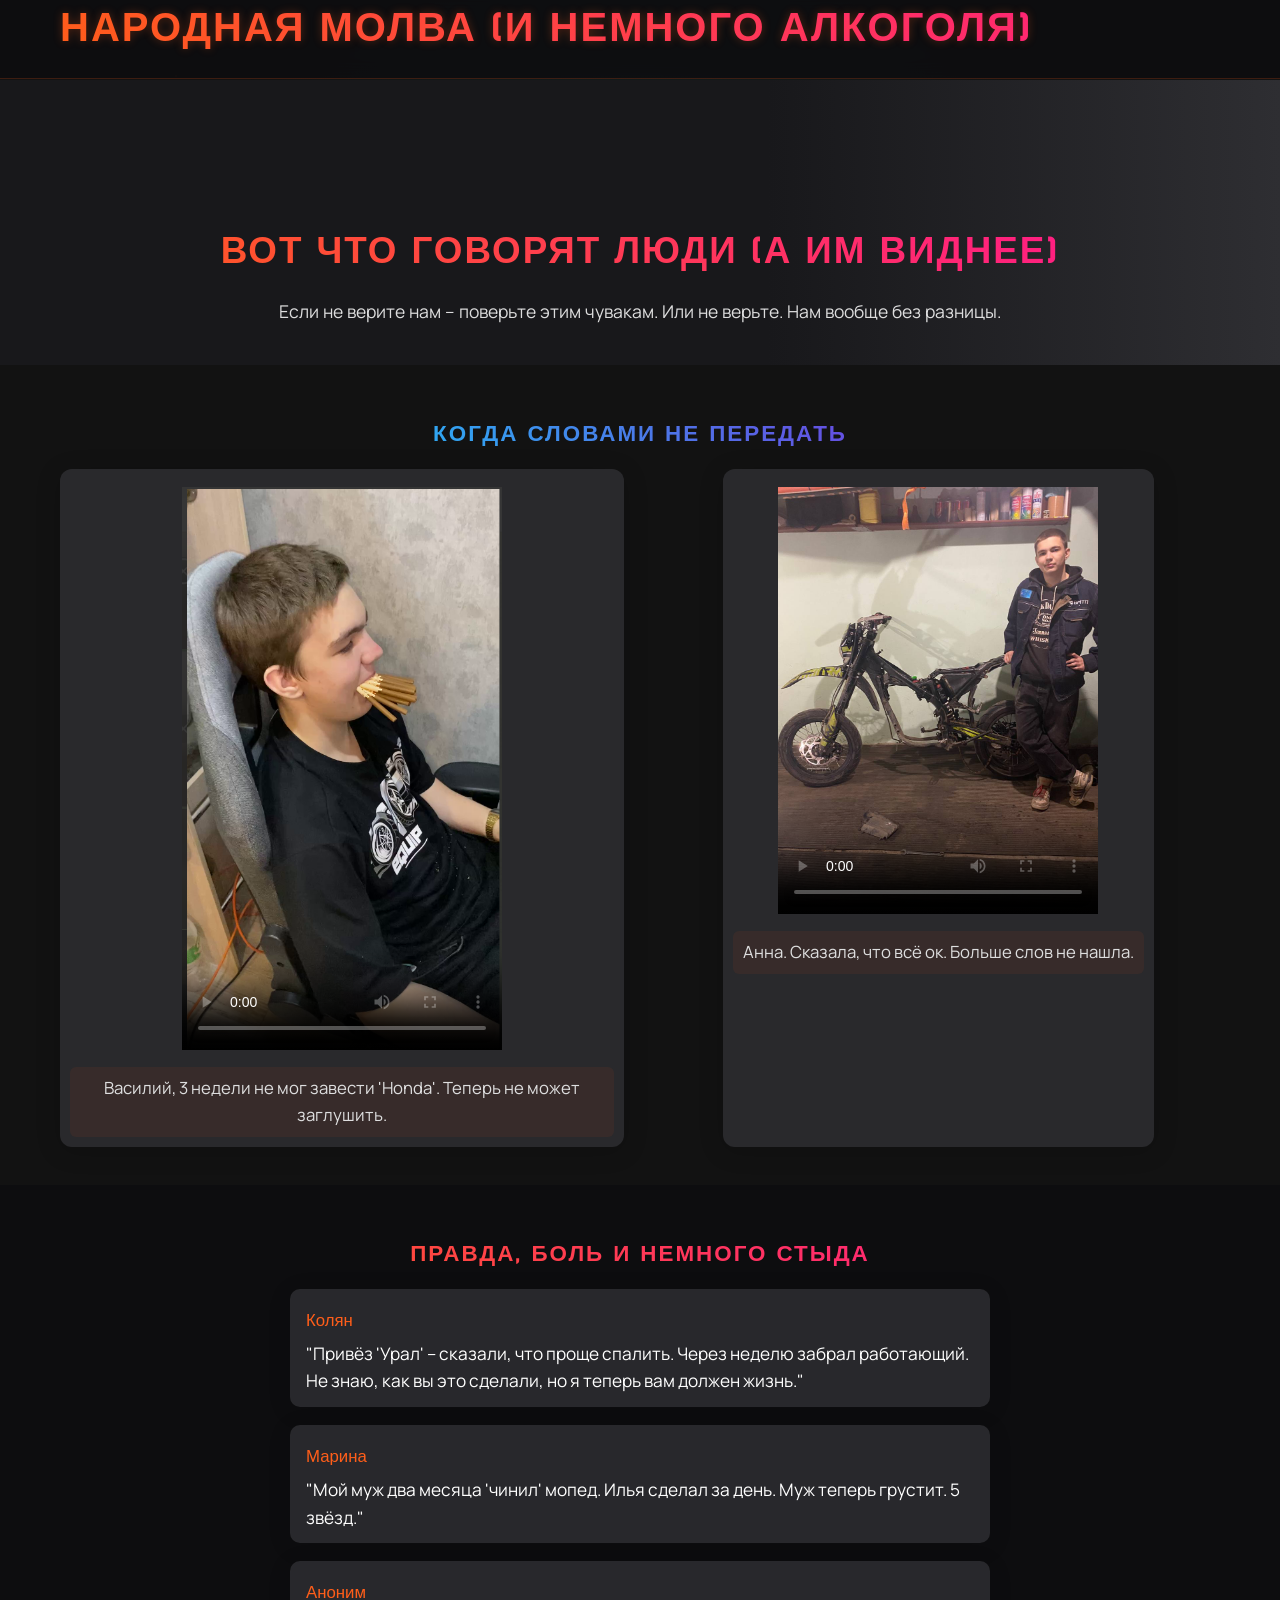
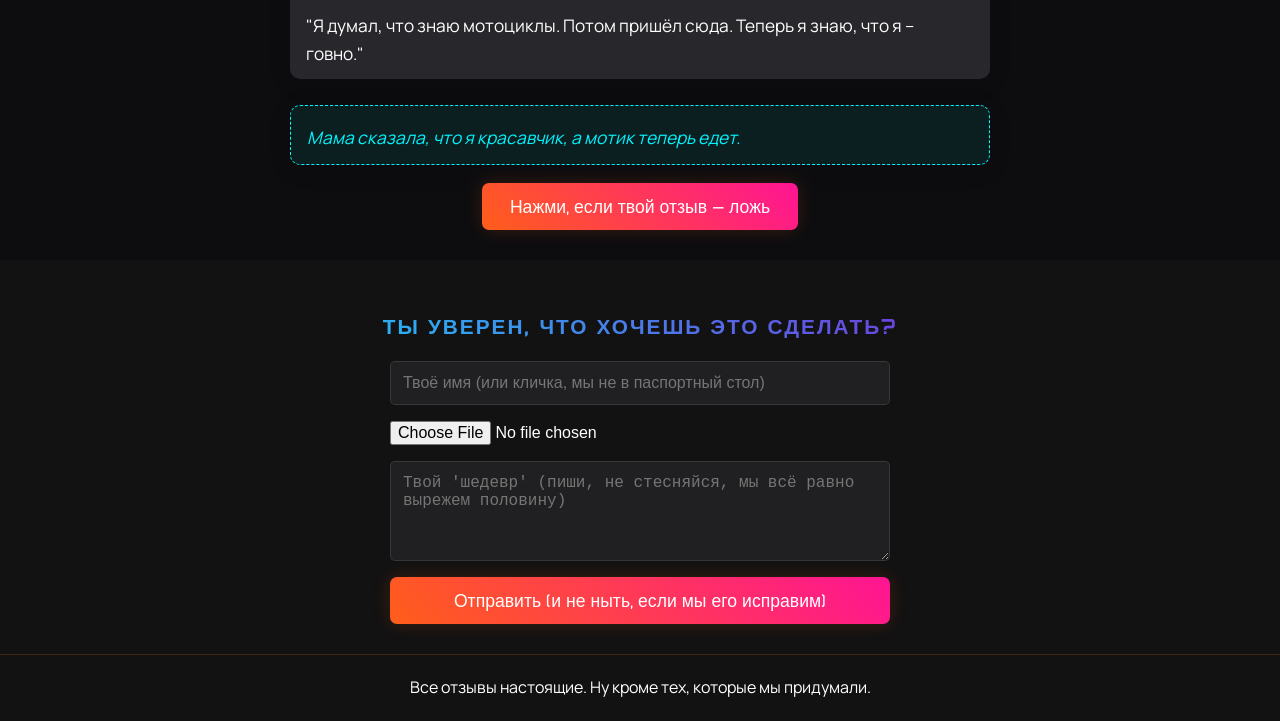
==== commit 7e55ba7b: "Update reviews.html" ====
--- a/reviews.html
+++ b/reviews.html
@@ -34,14 +34,14 @@
                 <div class="video-grid">
                     <div class="video-item">
                         <div class="video-wrapper">
-                            <video src="Videos/video4.MOV" controls poster="Img/photo1.jpg" width="320"></video>
+                            <video src="Videos/video4.mp4" controls poster="Img/photo1.jpg" width="320"></video>
                             <button class="custom-play-btn" aria-label="Воспроизвести видео"><i class="fas fa-play"></i></button>
                         </div>
                         <div class="video-caption">Василий, 3 недели не мог завести 'Honda'. Теперь не может заглушить.</div>
                     </div>
                     <div class="video-item">
                         <div class="video-wrapper">
-                            <video src="Videos/video6.MOV" controls poster="Img/photo2.jpg" width="320"></video>
+                            <video src="Videos/video6.mp4" controls poster="Img/photo2.jpg" width="320"></video>
                             <button class="custom-play-btn" aria-label="Воспроизвести видео"><i class="fas fa-play"></i></button>
                         </div>
                         <div class="video-caption">Анна. Сказала, что всё ок. Больше слов не нашла.</div>
@@ -96,4 +96,4 @@
     </footer>
     <script src="script.js"></script>
 </body>
-</html> +</html> 
